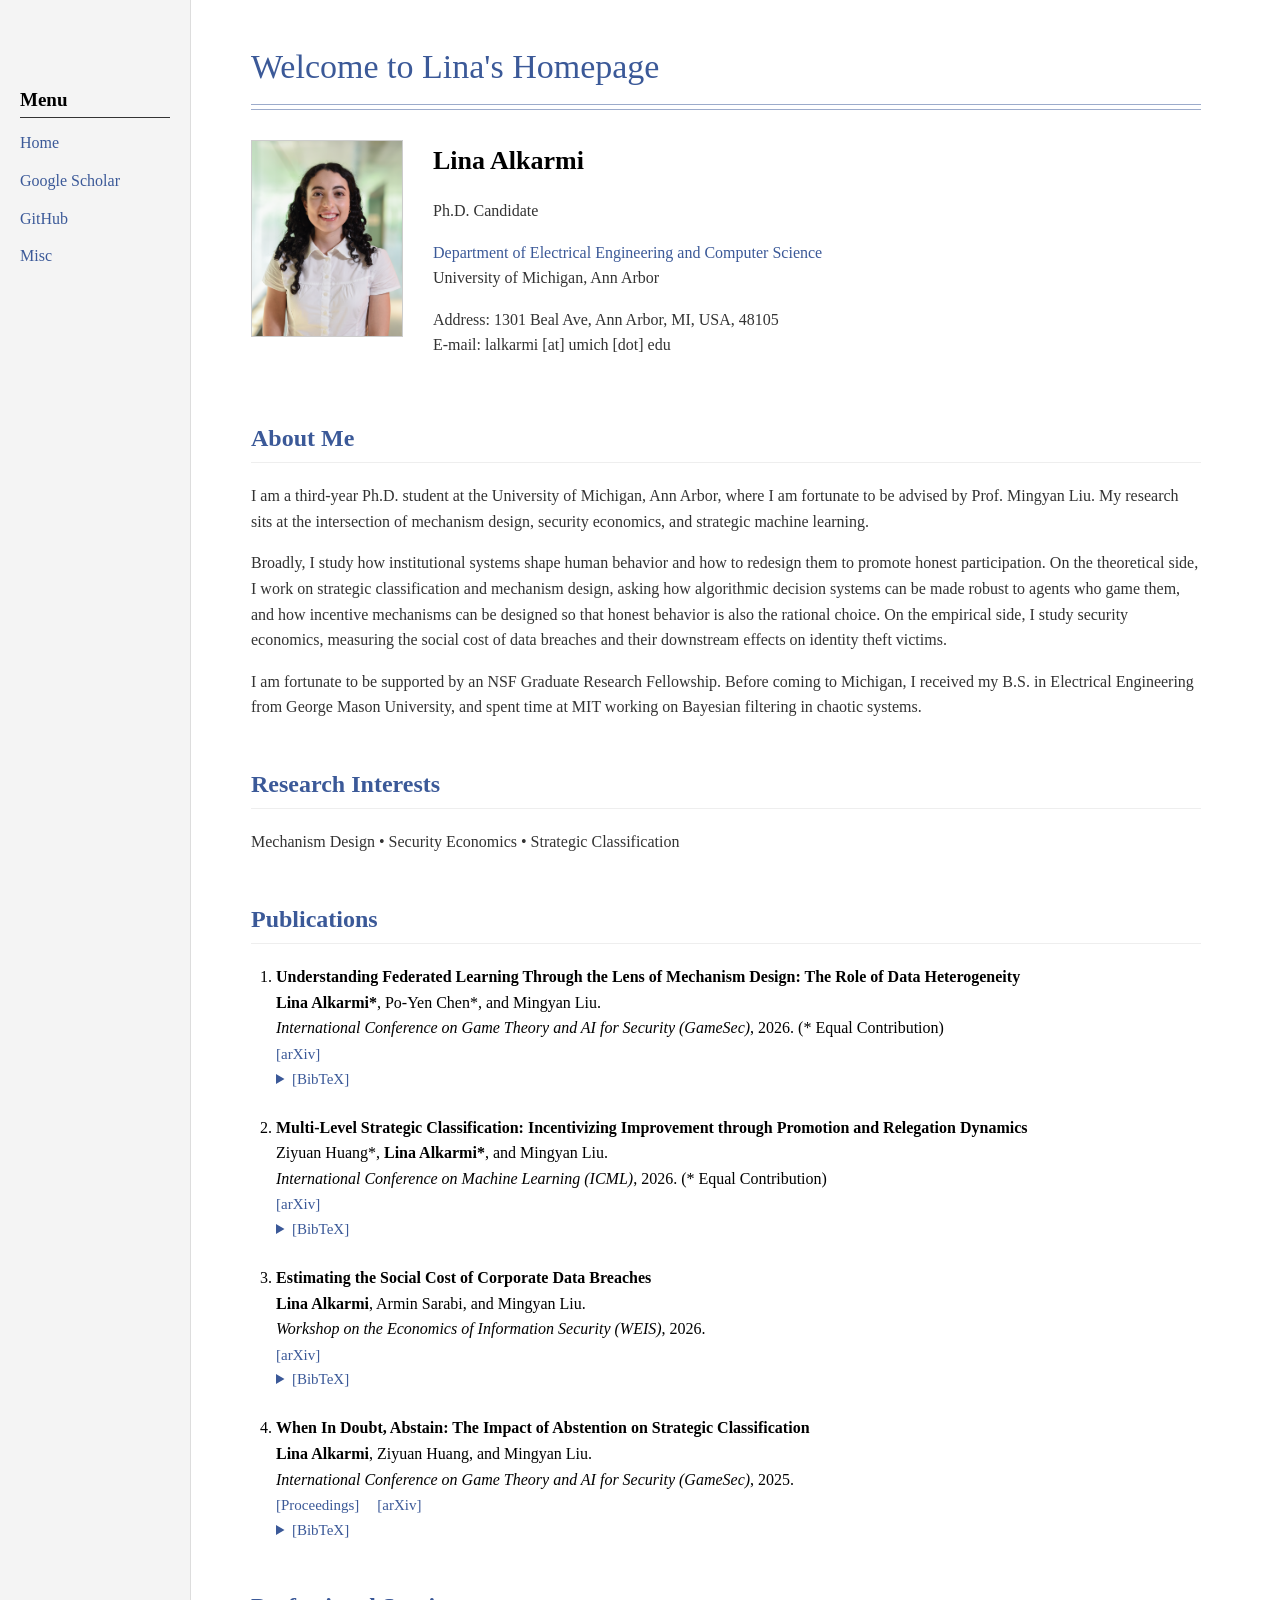
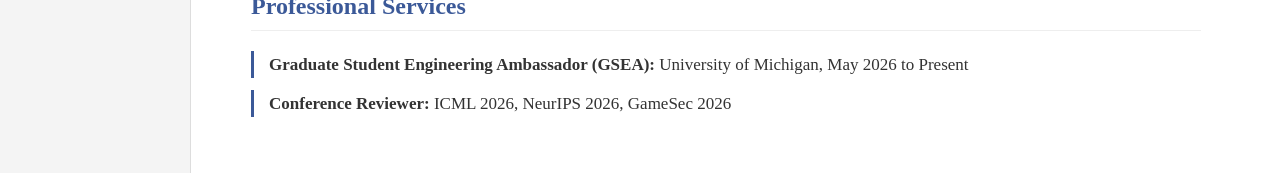
==== index.html @ e50a506a "Update homepage profile photo" ====
<!DOCTYPE html>
<html lang="en">
<head>
    <meta charset="UTF-8">
    <meta name="viewport" content="width=device-width, initial-scale=1.0">
    <title>Lina Alkarmi | University of Michigan</title>
    <link rel="stylesheet" href="style.css">
    <meta name="google-site-verification" content="Kalnu0oC1kG3c0SMWqp9H-J-grTBDeCTrhQlb02uFpQ" />
</head>
<body>

    <div class="page-wrapper">
        <nav class="sidebar">
            <h2 class="menu-title">Menu</h2>
            <ul class="nav-links">
                <li><a href="index.html" class="active">Home</a></li>
                <li><a href="https://scholar.google.com/citations?user=YTAl2IYAAAAJ&hl=en">Google Scholar</a></li>
                <li><a href="https://github.com/alkarmilina">GitHub</a></li>
                <li><a href="misc.html">Misc</a></li>
            </ul>
        </nav>

        <main class="main-content">
            <h1 class="welcome-header">Welcome to Lina's Homepage</h1>
            <div class="double-separator"></div>
            
            <header class="header-container">
                <img src="pics/profile2.jpg" alt="Lina Alkarmi" class="profile-img">
                
                <div class="header-text">
                    <h1 class="name-title">Lina Alkarmi</h1>
                    <p class="position">Ph.D. Candidate</p>
                    <p class="affiliation">
                        <a href="https://eecs.engin.umich.edu/" target="_blank" style="color: #3b5998; text-decoration: none;">Department of Electrical Engineering and Computer Science</a><br>
                        University of Michigan, Ann Arbor
                    </p>
                    <p class="contact-info">
                        Address: 1301 Beal Ave, Ann Arbor, MI, USA, 48105<br>
                        E-mail: lalkarmi [at] umich [dot] edu
                    </p>
                </div>
            </header>

            <section class="about-me">
                <h2>About Me</h2>
                <p>
                    I am a third-year Ph.D. student at the University of Michigan, Ann Arbor, where I am fortunate to be advised by Prof. Mingyan Liu. My research sits at the intersection of mechanism design, security economics, and strategic machine learning.
                </p>
                <p>
                    Broadly, I study how institutional systems shape human behavior and how to redesign them to promote honest participation. On the theoretical side, I work on strategic classification and mechanism design, asking how algorithmic decision systems can be made robust to agents who game them, and how incentive mechanisms can be designed so that honest behavior is also the rational choice. On the empirical side, I study security economics, measuring the social cost of data breaches and their downstream effects on identity theft victims.
                </p>
                <p>
                    I am fortunate to be supported by an NSF Graduate Research Fellowship. Before coming to Michigan, I received my B.S. in Electrical Engineering from George Mason University, and spent time at MIT working on Bayesian filtering in chaotic systems.
                </p>
            </section>

            <section class="research-interests">
                <h2>Research Interests</h2>
                <p>Mechanism Design &bull; Security Economics &bull; Strategic Classification</p>
            </section>

            <section class="publications">
                <h2>Publications</h2>
                
                <div class="pub-category">
                    <ol class="pub-list">

                        <li>
                            <span class="pub-title">Understanding Federated Learning Through the Lens of Mechanism Design: The Role of Data Heterogeneity</span>
                            <br>
                            <strong>Lina Alkarmi*</strong>, Po-Yen Chen*, and Mingyan Liu.
                            <br>
                            <em>International Conference on Game Theory and AI for Security (GameSec)</em>, 2026. (* Equal Contribution)
                            <div class="pub-links">
                                <a href="https://arxiv.org/abs/2608.00364" target="_blank">[arXiv]</a>
                                <details class="bibtex-details">
                                    <summary>[BibTeX]</summary>
                                    <pre>
@misc{alkarmi2026understandingfederatedlearninglens,
  title={Understanding Federated Learning Through the Lens of Mechanism Design: The Role of Data Heterogeneity},
  author={Lina Alkarmi and Po-Yen Chen and Mingyan Liu},
  year={2026},
  eprint={2608.00364},
  archivePrefix={arXiv},
  primaryClass={cs.GT},
  url={https://arxiv.org/abs/2608.00364}
}</pre>
                                </details>
                            </div>
                        </li>

                        <li>
                            <span class="pub-title">Multi-Level Strategic Classification: Incentivizing Improvement through Promotion and Relegation Dynamics</span>
                            <br>
                            Ziyuan Huang*, <strong>Lina Alkarmi*</strong>, and Mingyan Liu.
                            <br>
                            <em>International Conference on Machine Learning (ICML)</em>, 2026. (* Equal Contribution)
                            <div class="pub-links">
                                <a href="https://arxiv.org/abs/2602.11439" target="_blank">[arXiv]</a>
                                <details class="bibtex-details">
                                    <summary>[BibTeX]</summary>
                                    <pre>
@article{huang2026multilevel,
  title={Multi-Level Strategic Classification: Incentivizing Improvement through Promotion and Relegation Dynamics},
  author={Huang, Ziyuan and Alkarmi, Lina and Liu, Mingyan},
  journal={arXiv preprint arXiv:2602.11439},
  note={Appeared at ICML 2026},
  year={2026}
}</pre>
                                </details>
                            </div>
                        </li>
            
                        <li>
                            <span class="pub-title">Estimating the Social Cost of Corporate Data Breaches</span>
                            <br>
                            <strong>Lina Alkarmi</strong>, Armin Sarabi, and Mingyan Liu.
                            <br>
                            <em>Workshop on the Economics of Information Security (WEIS)</em>, 2026.
                            <div class="pub-links">
                                <a href="https://arxiv.org/abs/2603.21270" target="_blank">[arXiv]</a>
                                <details class="bibtex-details">
                                    <summary>[BibTeX]</summary>
                                    <pre>
@article{alkarmi2026estimating,
  title={Estimating the Social Cost of Corporate Data Breaches},
  author={Alkarmi, Lina and Sarabi, Armin and Liu, Mingyan},
  journal={arXiv preprint arXiv:2603.21270},
  note={Appeared at WEIS 2026},
  year={2026}
}</pre>
                                </details>
                            </div>
                        </li>
            
                        <li>
                            <span class="pub-title">When In Doubt, Abstain: The Impact of Abstention on Strategic Classification</span>
                            <br>
                            <strong>Lina Alkarmi</strong>, Ziyuan Huang, and Mingyan Liu.
                            <br>
                            <em>International Conference on Game Theory and AI for Security (GameSec)</em>, 2025.
                            <div class="pub-links">
                                <a href="http://dx.doi.org/10.1007/978-3-032-08067-7_7" target="_blank">[Proceedings]</a>
                                <a href="https://arxiv.org/abs/2510.13327" target="_blank">[arXiv]</a>
                                <details class="bibtex-details">
                                    <summary>[BibTeX]</summary>
                                    <pre>
@inproceedings{alkarmi2025abstain,
  title={When In Doubt, Abstain: The Impact of Abstention on Strategic Classification},
  author={Alkarmi, Lina and Huang, Ziyuan and Liu, Mingyan},
  booktitle={International Conference on Game Theory and AI for Security (GameSec)},
  pages={124--144},
  year={2025}
}</pre>
                                </details>
                            </div>
                        </li>

                    </ol>
                </div>
            </section>
            
            <section class="service">
                <h2>Professional Services</h2>
                <ul class="service-list">
                    <li><strong>Graduate Student Engineering Ambassador (GSEA):</strong> University of Michigan, May 2026 to Present</li>
                    <li><strong>Conference Reviewer:</strong> ICML 2026, NeurIPS 2026, GameSec 2026</li>
                </ul>
            </section>

        </main>
    </div>

</body>
</html>
---- style.css ----
/* --- Global Layout --- */
body {
    margin: 0;
    padding: 0;
    font-family: "Georgia", "Times New Roman", Times, serif;
    background-color: #ffffff;
    color: #333;
    line-height: 1.6;
}

.page-wrapper {
    display: flex;
    flex-direction: row;
    align-items: stretch;
    min-height: 100vh;
    width: 100%; 
}

.sidebar {
    width: 150px;
    background-color: #f4f4f4;
    padding: 40px 20px;
    border-right: 1px solid #ddd;
    flex-shrink: 0;
}

.main-content {
    flex: 1;
    padding: 40px 60px;
    background-color: #fff;
    max-width: 950px; 
}

.menu-title {
    font-size: 19px;
    font-weight: bold;
    margin-bottom: 12px;
    padding-bottom: 2px;
    border-bottom: 1px solid #333;
    display: inline-block;
    width: 100%;
    color: #000;
}

.nav-links {
    list-style: none;
    padding: 0;
    margin: 0;
}

.nav-links li {
    margin-bottom: 12px;
}

.nav-links a {
    text-decoration: none;
    font-size: 16px;
    color: #3b5998; 
    display: block;
}

.nav-links a:hover {
    text-decoration: underline;
}

.welcome-header {
    font-size: 34px;
    color: #3b5998;
    margin: 0;
    font-weight: normal;
}

.double-separator {
    height: 4px;
    border-top: 1px solid #3b5998; 
    border-bottom: 1px solid #3b5998;
    margin: 10px 0 30px 0;
    opacity: 0.5;
}

.header-container {
    display: flex;
    flex-direction: row;
    align-items: flex-start;
    gap: 30px;
    margin-bottom: 40px;
}

.profile-img {
    width: 150px;
    height: 195px;
    object-fit: cover;
    border: 1px solid #ccc;
    flex-shrink: 0;
}

.photo-grid {
    display: grid;
    grid-template-columns: repeat(2, 1fr);
    grid-template-rows: repeat(2, 1fr);
    gap: 4px;
    width: 240px;
    height: 240px;
    flex-shrink: 0;
}

.photo-grid img {
    display: block;
    width: 100%;
    height: 100%;
    min-width: 0;
    min-height: 0;
    object-fit: cover;
    border: 1px solid #ccc;
    box-sizing: border-box;
}
.name-title {
    font-size: 26px;
    font-weight: bold;
    margin-top: 0;
    margin-bottom: 10px;
    color: #000;
}

h2 {
    color: #3b5998; 
    border-bottom: 1px solid #eee;
    padding-bottom: 5px;
    margin-top: 45px;
    font-size: 24px;
}

.pub-category h3 {
    color: #3b5998;
    font-size: 20px;
    margin-top: 25px;
}

.pub-list {
    padding-left: 25px;
}

.pub-list li {
    margin-bottom: 24px;
    font-size: 16px;
    color: #000;
}

.pub-title {
    font-weight: bold;
}

.pub-links a, .bibtex-details summary {
    color: #3b5998;
    font-size: 15px;
    text-decoration: none;
    margin-right: 14px;
    cursor: pointer;
}

.pub-links a:hover {
    text-decoration: underline;
}

.service-list {
    list-style-type: none;
    padding: 0;
}

.service-list li {
    margin-bottom: 12px;
    font-size: 17px;
    padding-left: 15px;
    border-left: 3px solid #3b5998;
}

.bibtex-details pre {
    background: #fdfdfd;
    border: 1px solid #ddd;
    color: #333;
    padding: 12px;
    font-size: 13px;
    margin-top: 10px;
    font-family: 'Courier New', Courier, monospace; 
}

@media (max-width: 768px) {
    .page-wrapper { flex-direction: column; }
    .sidebar { width: 100%; padding: 20px; border-right: none; border-bottom: 1px solid #ddd; min-height: auto; }
    .header-container { flex-direction: column; align-items: center; text-align: center; }
}
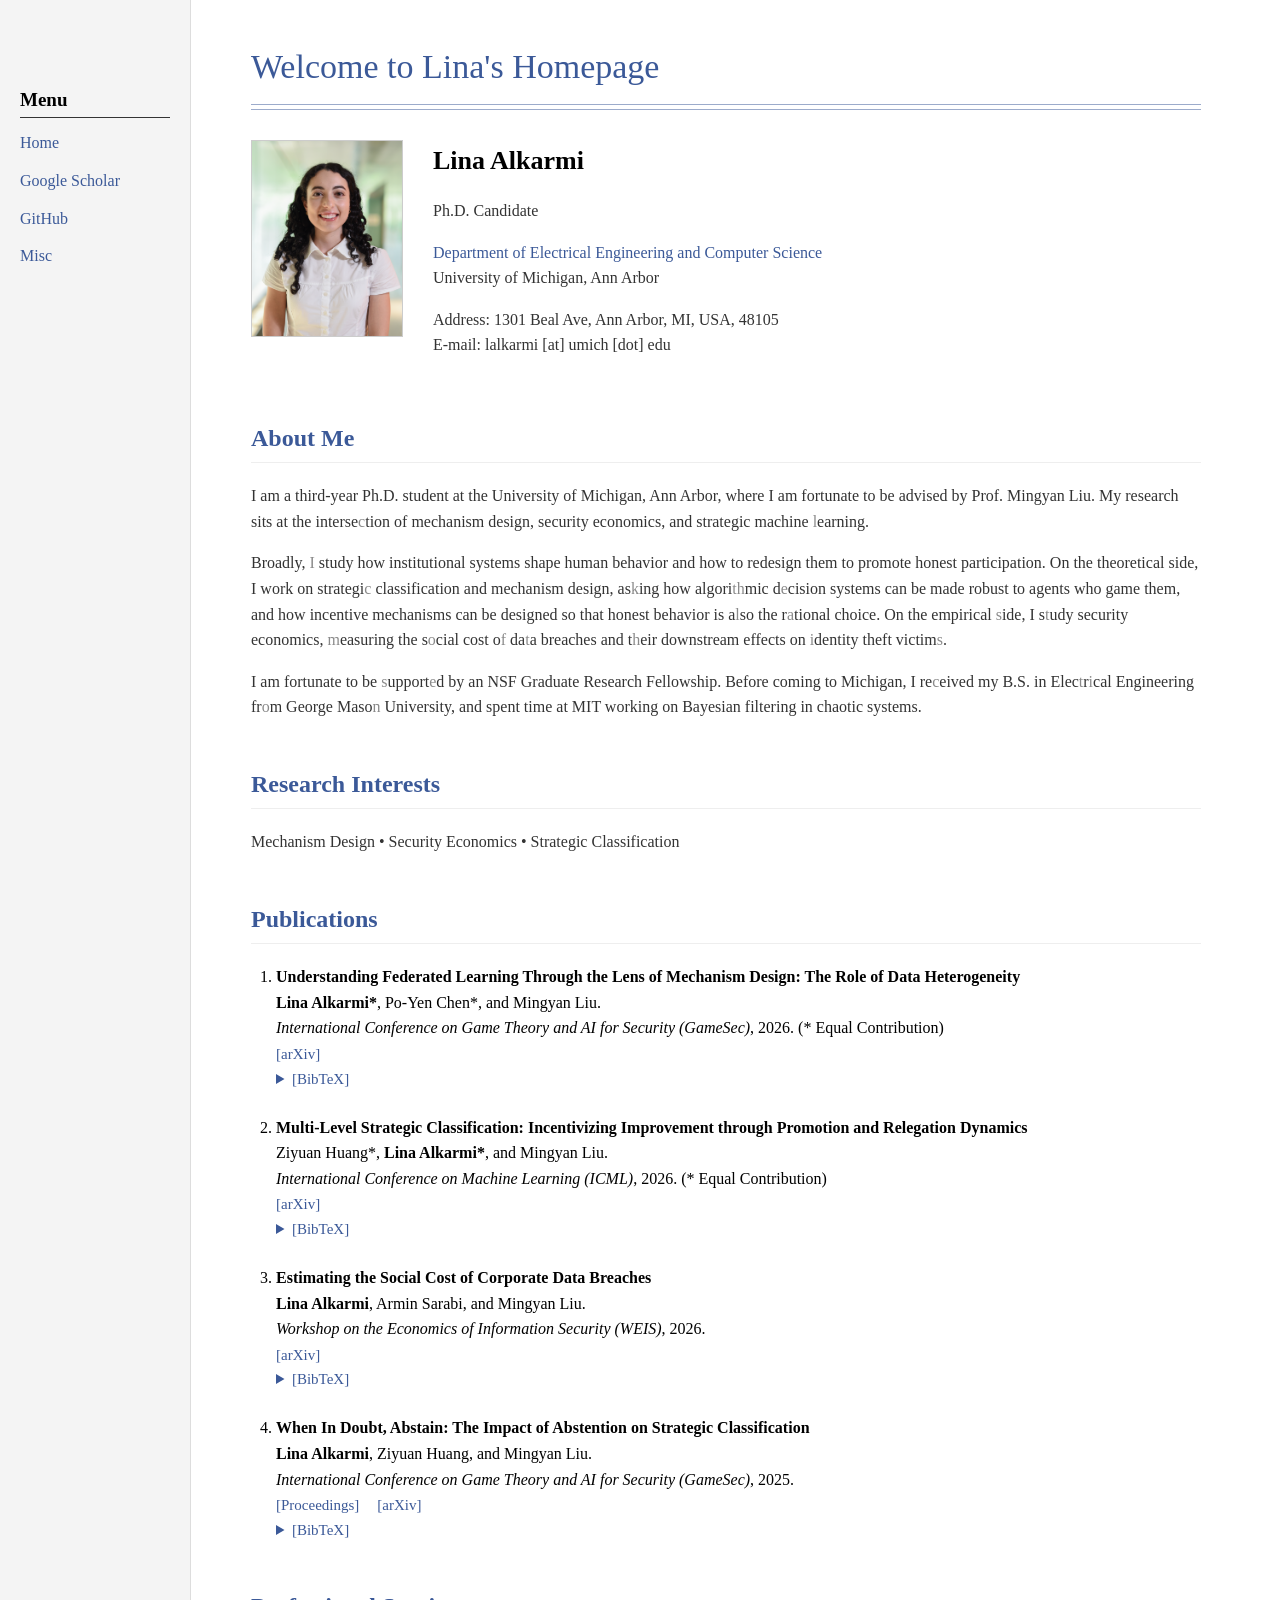
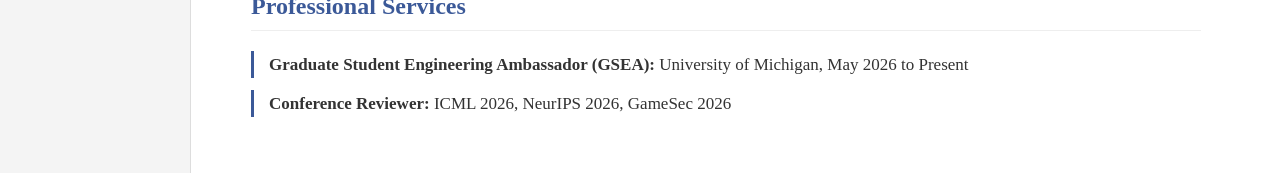
==== commit 865a69f3: "Add fun extras to the site" ====
--- a/index.html
+++ b/index.html
@@ -44,13 +44,13 @@
             <section class="about-me">
                 <h2>About Me</h2>
                 <p>
-                    I am a third-year Ph.D. student at the University of Michigan, Ann Arbor, where I am fortunate to be advised by Prof. Mingyan Liu. My research sits at the intersection of mechanism design, security economics, and strategic machine learning.
+                    I am a third-year Ph.D. student at the University of Michigan, Ann Arbor, where I am fortunate to be advised by Prof. Mingyan Liu. My research sits at the interse<span class="hint-letter">c</span>tion of mechanism design, security economics, and strategic machine <span class="hint-letter">l</span>earning.
                 </p>
                 <p>
-                    Broadly, I study how institutional systems shape human behavior and how to redesign them to promote honest participation. On the theoretical side, I work on strategic classification and mechanism design, asking how algorithmic decision systems can be made robust to agents who game them, and how incentive mechanisms can be designed so that honest behavior is also the rational choice. On the empirical side, I study security economics, measuring the social cost of data breaches and their downstream effects on identity theft victims.
+                    Broadly, <span class="hint-letter">I</span> study how institutional systems shape human behavior and how to redesign them to promote honest participation. On the theoretical side, I work on strategi<span class="hint-letter">c</span> classification and mechanism design, as<span class="hint-letter">k</span>ing how algori<span class="hint-letter">t</span><span class="hint-letter">h</span>mic d<span class="hint-letter">e</span>cision systems can be made robust to agents who game them, and how incentive mechanisms can be designed so that honest behavior is a<span class="hint-letter">l</span>so the r<span class="hint-letter">a</span>tional choice. On the empirical <span class="hint-letter">s</span>ide, I s<span class="hint-letter">t</span>udy security economics, <span class="hint-letter">m</span>easuring the s<span class="hint-letter">o</span>cial cost o<span class="hint-letter">f</span> da<span class="hint-letter">t</span>a breaches and t<span class="hint-letter">h</span>eir downstream effects on <span class="hint-letter">i</span>dentity theft victim<span class="hint-letter">s</span>.
                 </p>
                 <p>
-                    I am fortunate to be supported by an NSF Graduate Research Fellowship. Before coming to Michigan, I received my B.S. in Electrical Engineering from George Mason University, and spent time at MIT working on Bayesian filtering in chaotic systems.
+                    I am fortunate to be <span class="hint-letter">s</span>upport<span class="hint-letter">e</span>d by an NSF Graduate Research Fellowship. Before coming to Michigan, I re<span class="hint-letter">c</span>eived my B.S. in Elec<span class="hint-letter">t</span>r<span class="hint-letter">i</span>cal Engineering fr<span class="hint-letter">o</span>m George Maso<span class="hint-letter">n</span> University, and spent time at MIT working on Bayesian filtering in chaotic syste<a href="secret.html" class="secret-link">m</a>s.
                 </p>
             </section>
 
--- a/style.css
+++ b/style.css
@@ -6,6 +6,16 @@
     background-color: #ffffff;
     color: #333;
     line-height: 1.6;
+}
+
+.hint-letter {
+    color: #8a8a8a;
+}
+
+.secret-link {
+    color: inherit;
+    text-decoration: none;
+    cursor: pointer;
 }
 
 .page-wrapper {
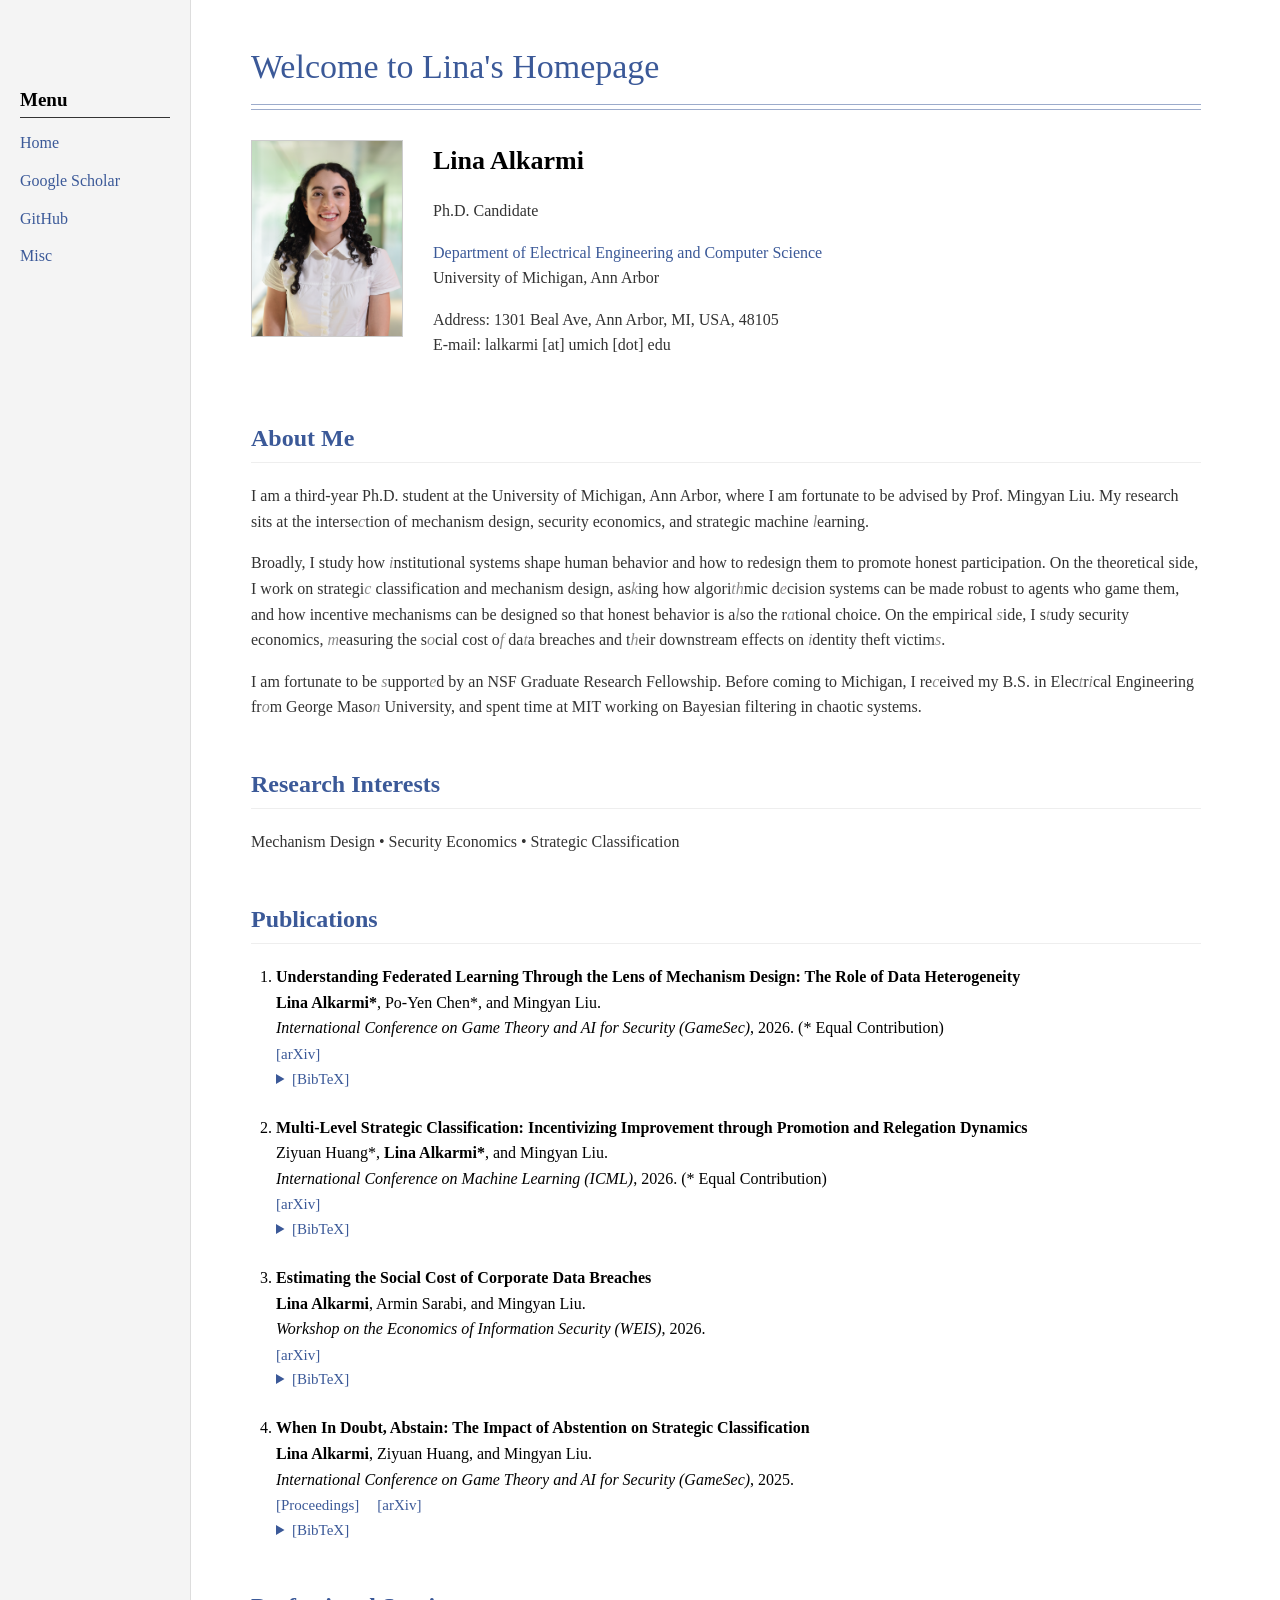
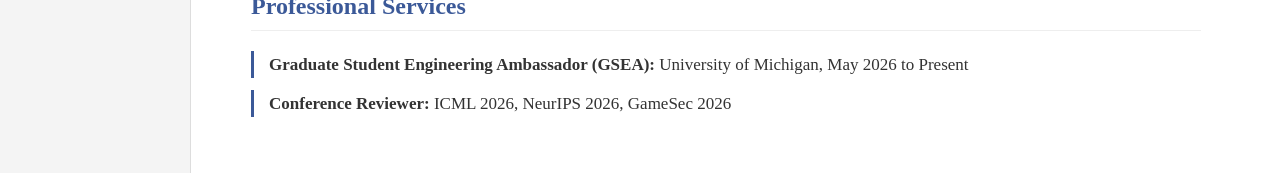
==== commit e8a920e5: "Adjust bio text styling" ====
--- a/index.html
+++ b/index.html
@@ -47,7 +47,7 @@
                     I am a third-year Ph.D. student at the University of Michigan, Ann Arbor, where I am fortunate to be advised by Prof. Mingyan Liu. My research sits at the interse<span class="hint-letter">c</span>tion of mechanism design, security economics, and strategic machine <span class="hint-letter">l</span>earning.
                 </p>
                 <p>
-                    Broadly, <span class="hint-letter">I</span> study how institutional systems shape human behavior and how to redesign them to promote honest participation. On the theoretical side, I work on strategi<span class="hint-letter">c</span> classification and mechanism design, as<span class="hint-letter">k</span>ing how algori<span class="hint-letter">t</span><span class="hint-letter">h</span>mic d<span class="hint-letter">e</span>cision systems can be made robust to agents who game them, and how incentive mechanisms can be designed so that honest behavior is a<span class="hint-letter">l</span>so the r<span class="hint-letter">a</span>tional choice. On the empirical <span class="hint-letter">s</span>ide, I s<span class="hint-letter">t</span>udy security economics, <span class="hint-letter">m</span>easuring the s<span class="hint-letter">o</span>cial cost o<span class="hint-letter">f</span> da<span class="hint-letter">t</span>a breaches and t<span class="hint-letter">h</span>eir downstream effects on <span class="hint-letter">i</span>dentity theft victim<span class="hint-letter">s</span>.
+                    Broadly, I study how <span class="hint-letter">i</span>nstitutional systems shape human behavior and how to redesign them to promote honest participation. On the theoretical side, I work on strategi<span class="hint-letter">c</span> classification and mechanism design, as<span class="hint-letter">k</span>ing how algori<span class="hint-letter">t</span><span class="hint-letter">h</span>mic d<span class="hint-letter">e</span>cision systems can be made robust to agents who game them, and how incentive mechanisms can be designed so that honest behavior is a<span class="hint-letter">l</span>so the r<span class="hint-letter">a</span>tional choice. On the empirical <span class="hint-letter">s</span>ide, I s<span class="hint-letter">t</span>udy security economics, <span class="hint-letter">m</span>easuring the s<span class="hint-letter">o</span>cial cost o<span class="hint-letter">f</span> da<span class="hint-letter">t</span>a breaches and t<span class="hint-letter">h</span>eir downstream effects on <span class="hint-letter">i</span>dentity theft victim<span class="hint-letter">s</span>.
                 </p>
                 <p>
                     I am fortunate to be <span class="hint-letter">s</span>upport<span class="hint-letter">e</span>d by an NSF Graduate Research Fellowship. Before coming to Michigan, I re<span class="hint-letter">c</span>eived my B.S. in Elec<span class="hint-letter">t</span>r<span class="hint-letter">i</span>cal Engineering fr<span class="hint-letter">o</span>m George Maso<span class="hint-letter">n</span> University, and spent time at MIT working on Bayesian filtering in chaotic syste<a href="secret.html" class="secret-link">m</a>s.
--- a/style.css
+++ b/style.css
@@ -10,6 +10,7 @@
 
 .hint-letter {
     color: #8a8a8a;
+    font-style: italic;
 }
 
 .secret-link {
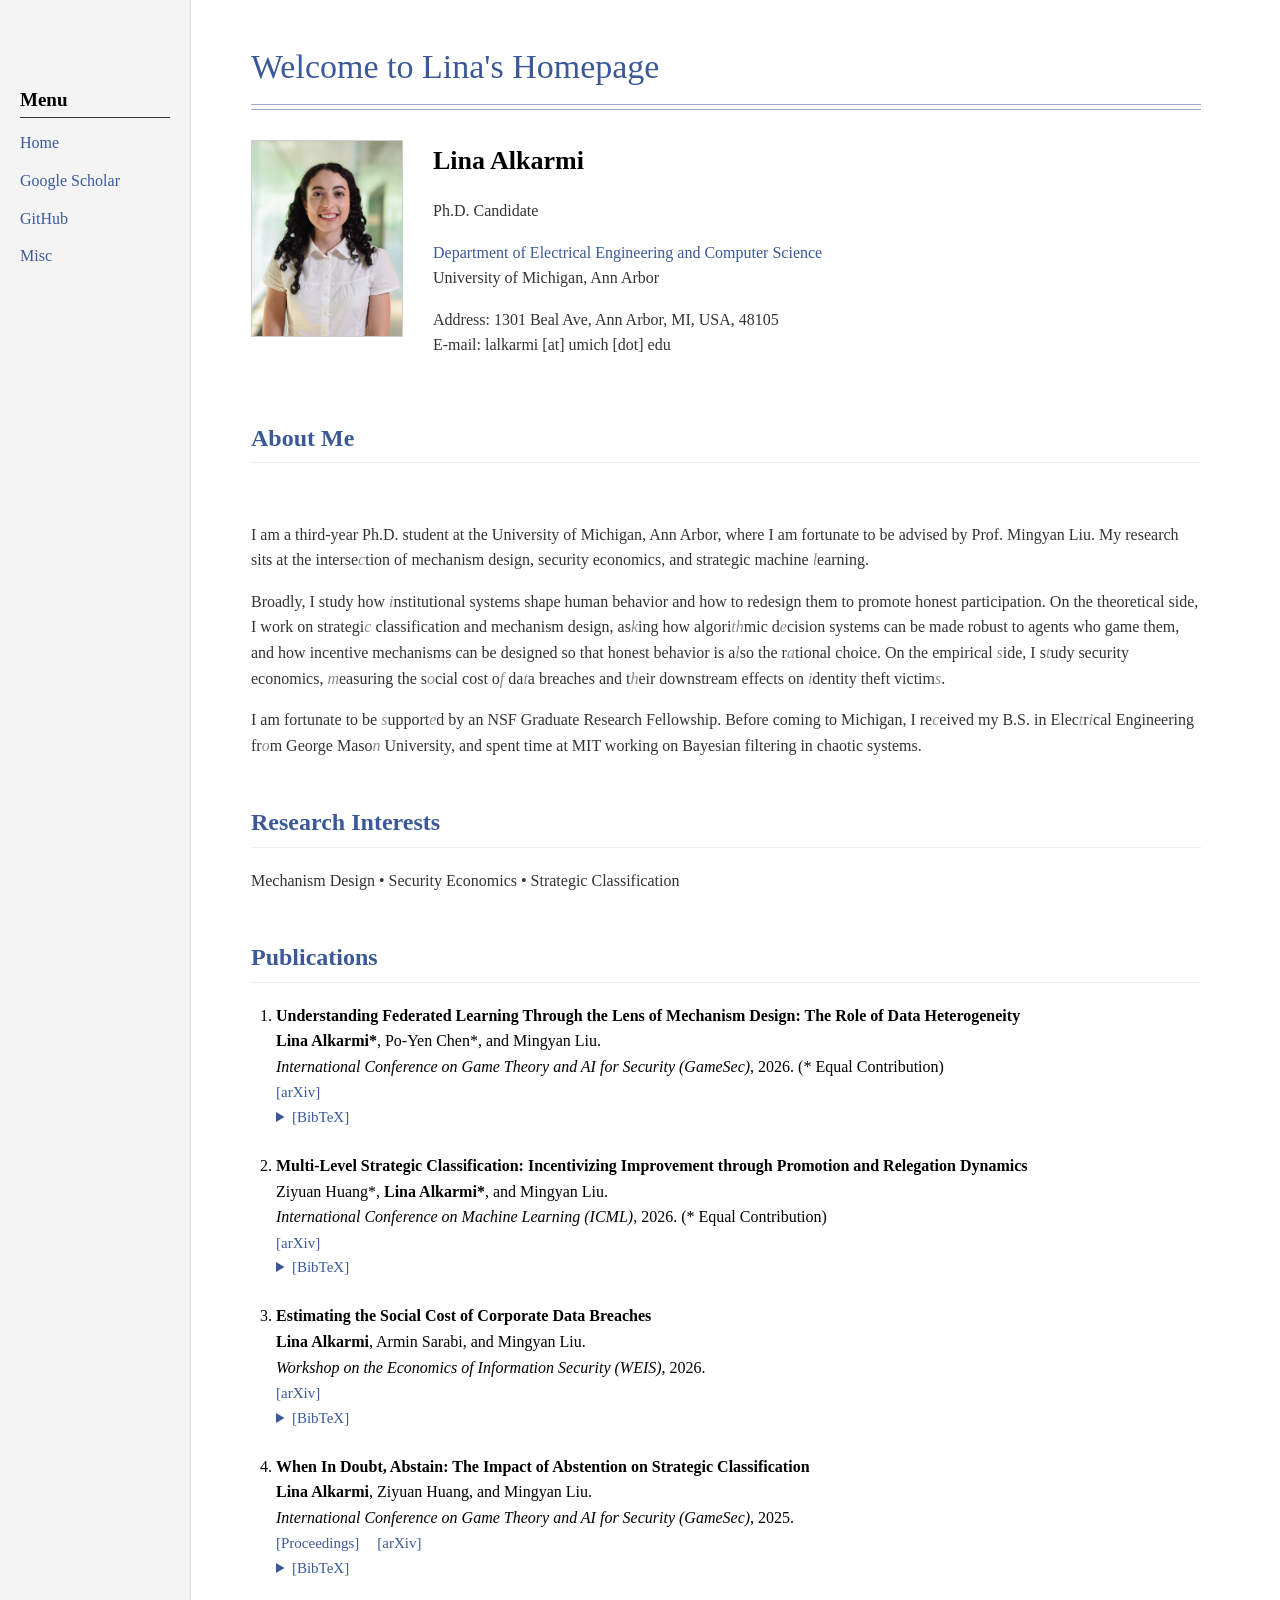
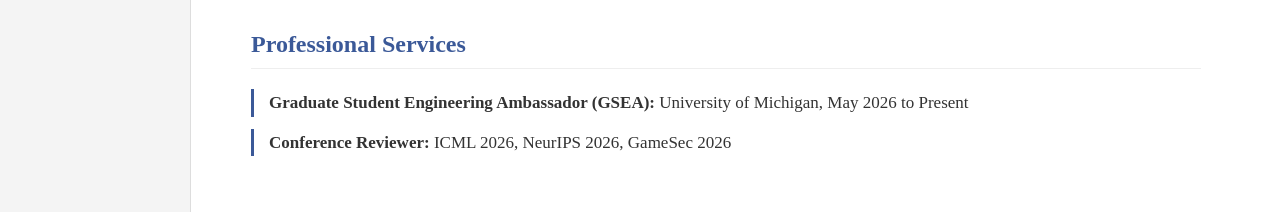
==== commit 370b091b: "Add small interactive touch to about section" ====
--- a/index.html
+++ b/index.html
@@ -43,6 +43,7 @@
 
             <section class="about-me">
                 <h2>About Me</h2>
+                <p class="invisible-hint">Look closely at this section :)</p>
                 <p>
                     I am a third-year Ph.D. student at the University of Michigan, Ann Arbor, where I am fortunate to be advised by Prof. Mingyan Liu. My research sits at the interse<span class="hint-letter">c</span>tion of mechanism design, security economics, and strategic machine <span class="hint-letter">l</span>earning.
                 </p>
--- a/style.css
+++ b/style.css
@@ -17,6 +17,22 @@
     color: inherit;
     text-decoration: none;
     cursor: pointer;
+}
+
+.invisible-hint {
+    color: #fff;
+    font-size: 14px;
+    margin: 0 0 8px 0;
+}
+
+.invisible-hint::selection {
+    color: #333;
+    background: #b4d5fe;
+}
+
+.invisible-hint::-moz-selection {
+    color: #333;
+    background: #b4d5fe;
 }
 
 .page-wrapper {
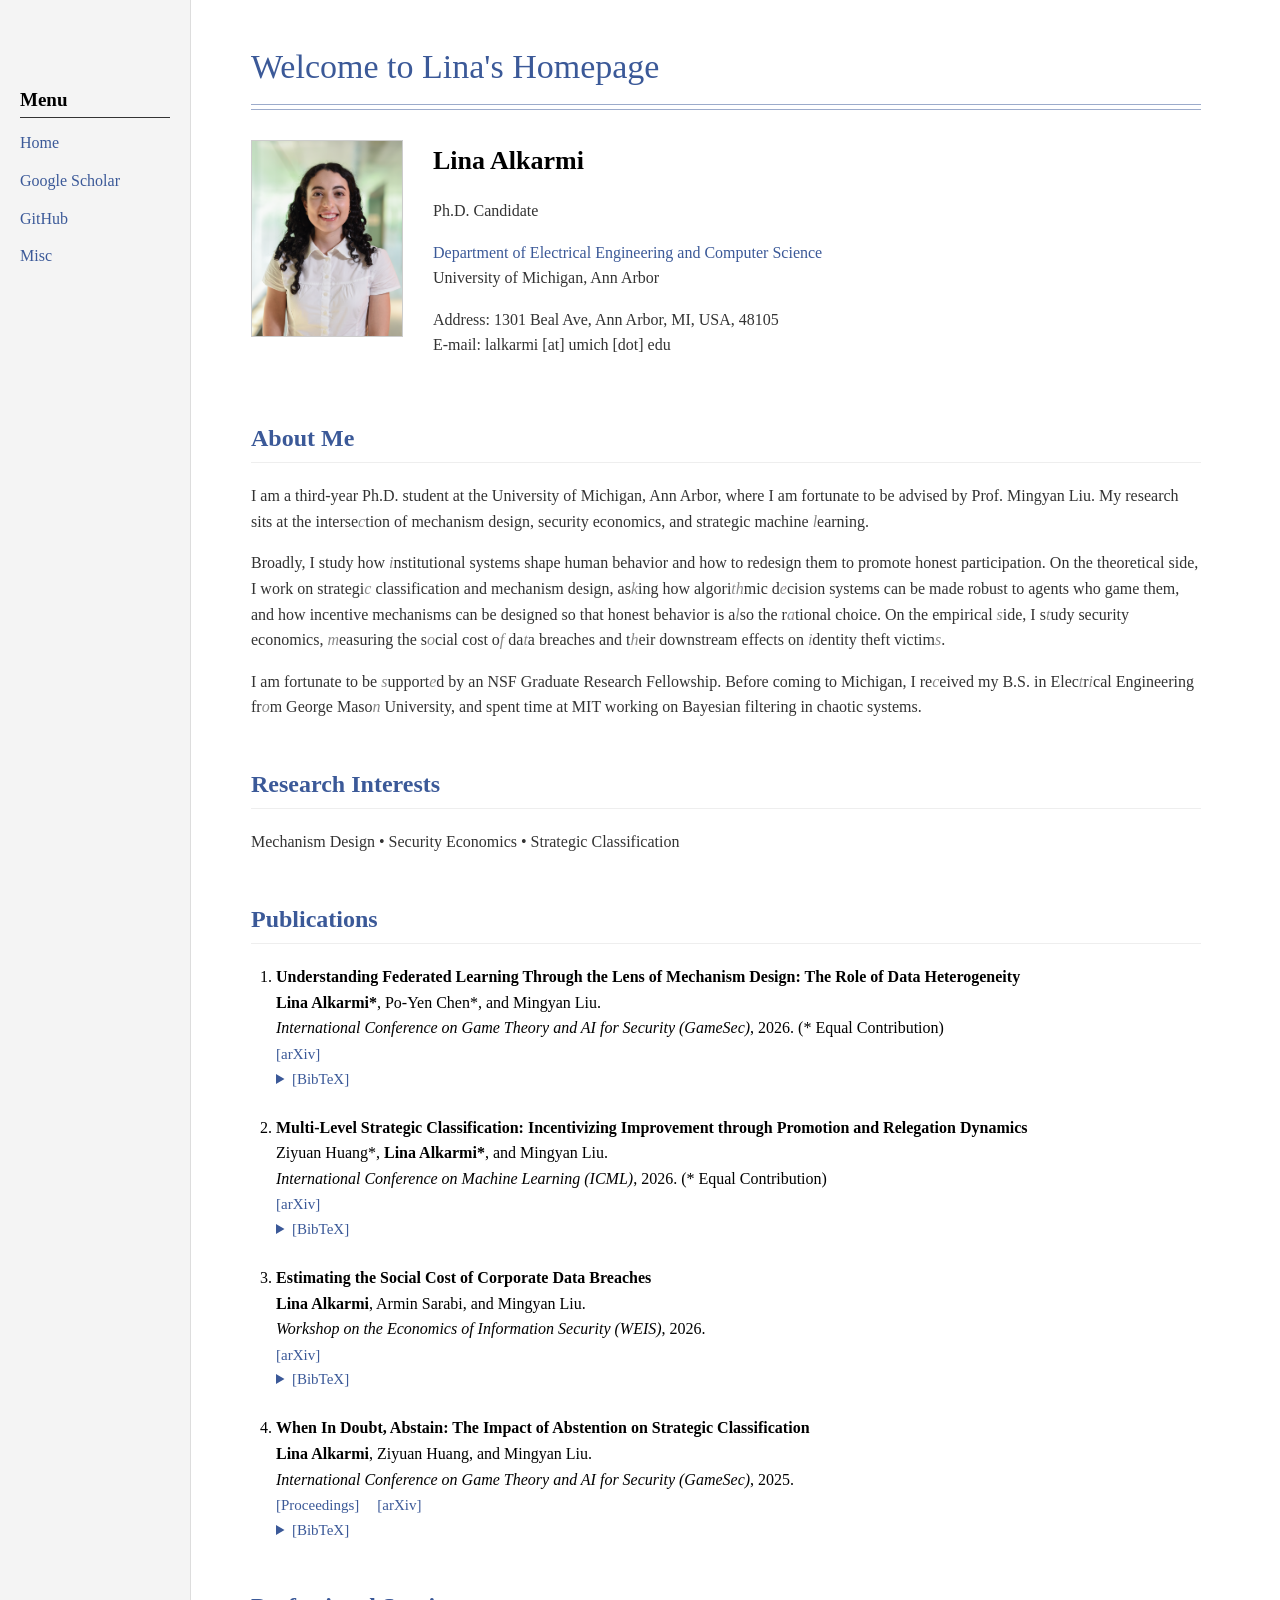
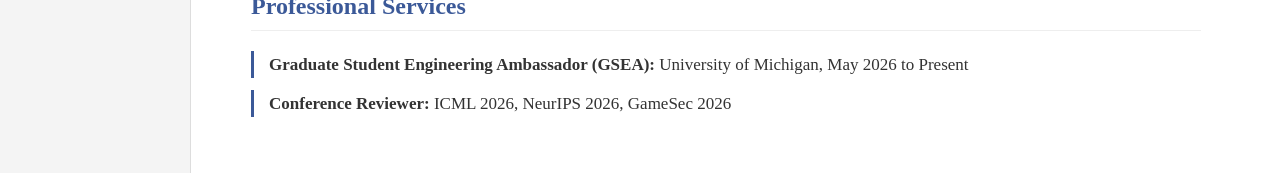
==== commit 6f9b4ca1: "Refine hidden text placement" ====
--- a/index.html
+++ b/index.html
@@ -42,8 +42,7 @@
             </header>
 
             <section class="about-me">
-                <h2>About Me</h2>
-                <p class="invisible-hint">Look closely at this section :)</p>
+                <h2>About Me<span class="invisible-hint"> Look closely at this section :)</span></h2>
                 <p>
                     I am a third-year Ph.D. student at the University of Michigan, Ann Arbor, where I am fortunate to be advised by Prof. Mingyan Liu. My research sits at the interse<span class="hint-letter">c</span>tion of mechanism design, security economics, and strategic machine <span class="hint-letter">l</span>earning.
                 </p>
--- a/style.css
+++ b/style.css
@@ -21,8 +21,6 @@
 
 .invisible-hint {
     color: #fff;
-    font-size: 14px;
-    margin: 0 0 8px 0;
 }
 
 .invisible-hint::selection {
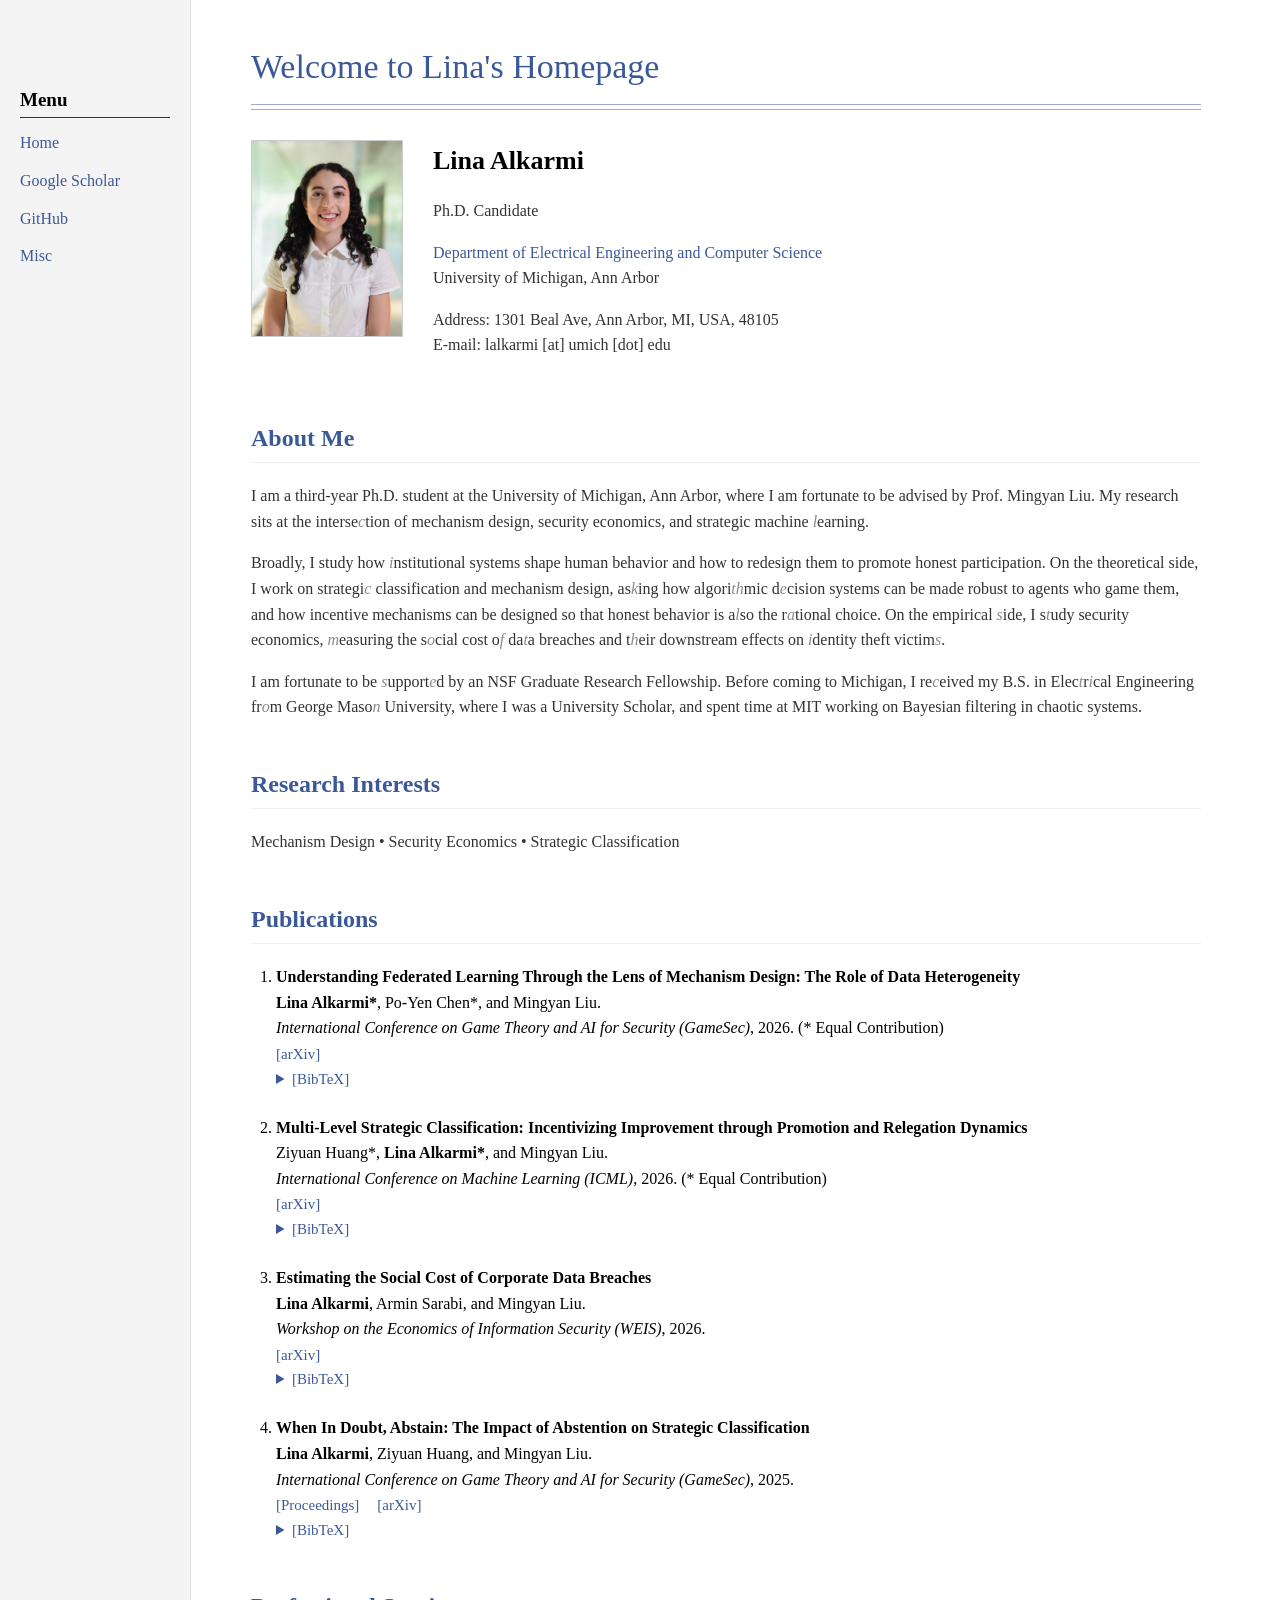
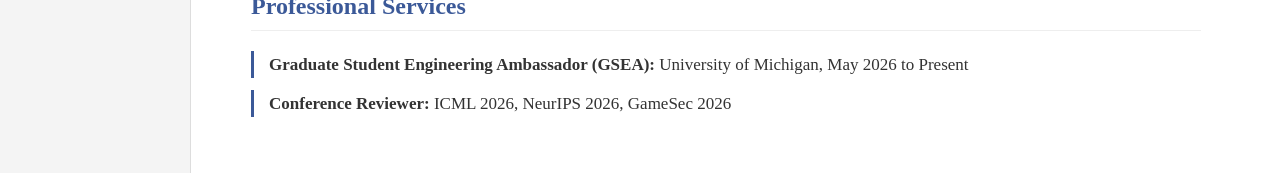
==== commit ffdd40d0: "Update bio details" ====
--- a/index.html
+++ b/index.html
@@ -50,7 +50,7 @@
                     Broadly, I study how <span class="hint-letter">i</span>nstitutional systems shape human behavior and how to redesign them to promote honest participation. On the theoretical side, I work on strategi<span class="hint-letter">c</span> classification and mechanism design, as<span class="hint-letter">k</span>ing how algori<span class="hint-letter">t</span><span class="hint-letter">h</span>mic d<span class="hint-letter">e</span>cision systems can be made robust to agents who game them, and how incentive mechanisms can be designed so that honest behavior is a<span class="hint-letter">l</span>so the r<span class="hint-letter">a</span>tional choice. On the empirical <span class="hint-letter">s</span>ide, I s<span class="hint-letter">t</span>udy security economics, <span class="hint-letter">m</span>easuring the s<span class="hint-letter">o</span>cial cost o<span class="hint-letter">f</span> da<span class="hint-letter">t</span>a breaches and t<span class="hint-letter">h</span>eir downstream effects on <span class="hint-letter">i</span>dentity theft victim<span class="hint-letter">s</span>.
                 </p>
                 <p>
-                    I am fortunate to be <span class="hint-letter">s</span>upport<span class="hint-letter">e</span>d by an NSF Graduate Research Fellowship. Before coming to Michigan, I re<span class="hint-letter">c</span>eived my B.S. in Elec<span class="hint-letter">t</span>r<span class="hint-letter">i</span>cal Engineering fr<span class="hint-letter">o</span>m George Maso<span class="hint-letter">n</span> University, and spent time at MIT working on Bayesian filtering in chaotic syste<a href="secret.html" class="secret-link">m</a>s.
+                    I am fortunate to be <span class="hint-letter">s</span>upport<span class="hint-letter">e</span>d by an NSF Graduate Research Fellowship. Before coming to Michigan, I re<span class="hint-letter">c</span>eived my B.S. in Elec<span class="hint-letter">t</span>r<span class="hint-letter">i</span>cal Engineering fr<span class="hint-letter">o</span>m George Maso<span class="hint-letter">n</span> University, where I was a University Scholar, and spent time at MIT working on Bayesian filtering in chaotic syste<a href="secret.html" class="secret-link">m</a>s.
                 </p>
             </section>
 
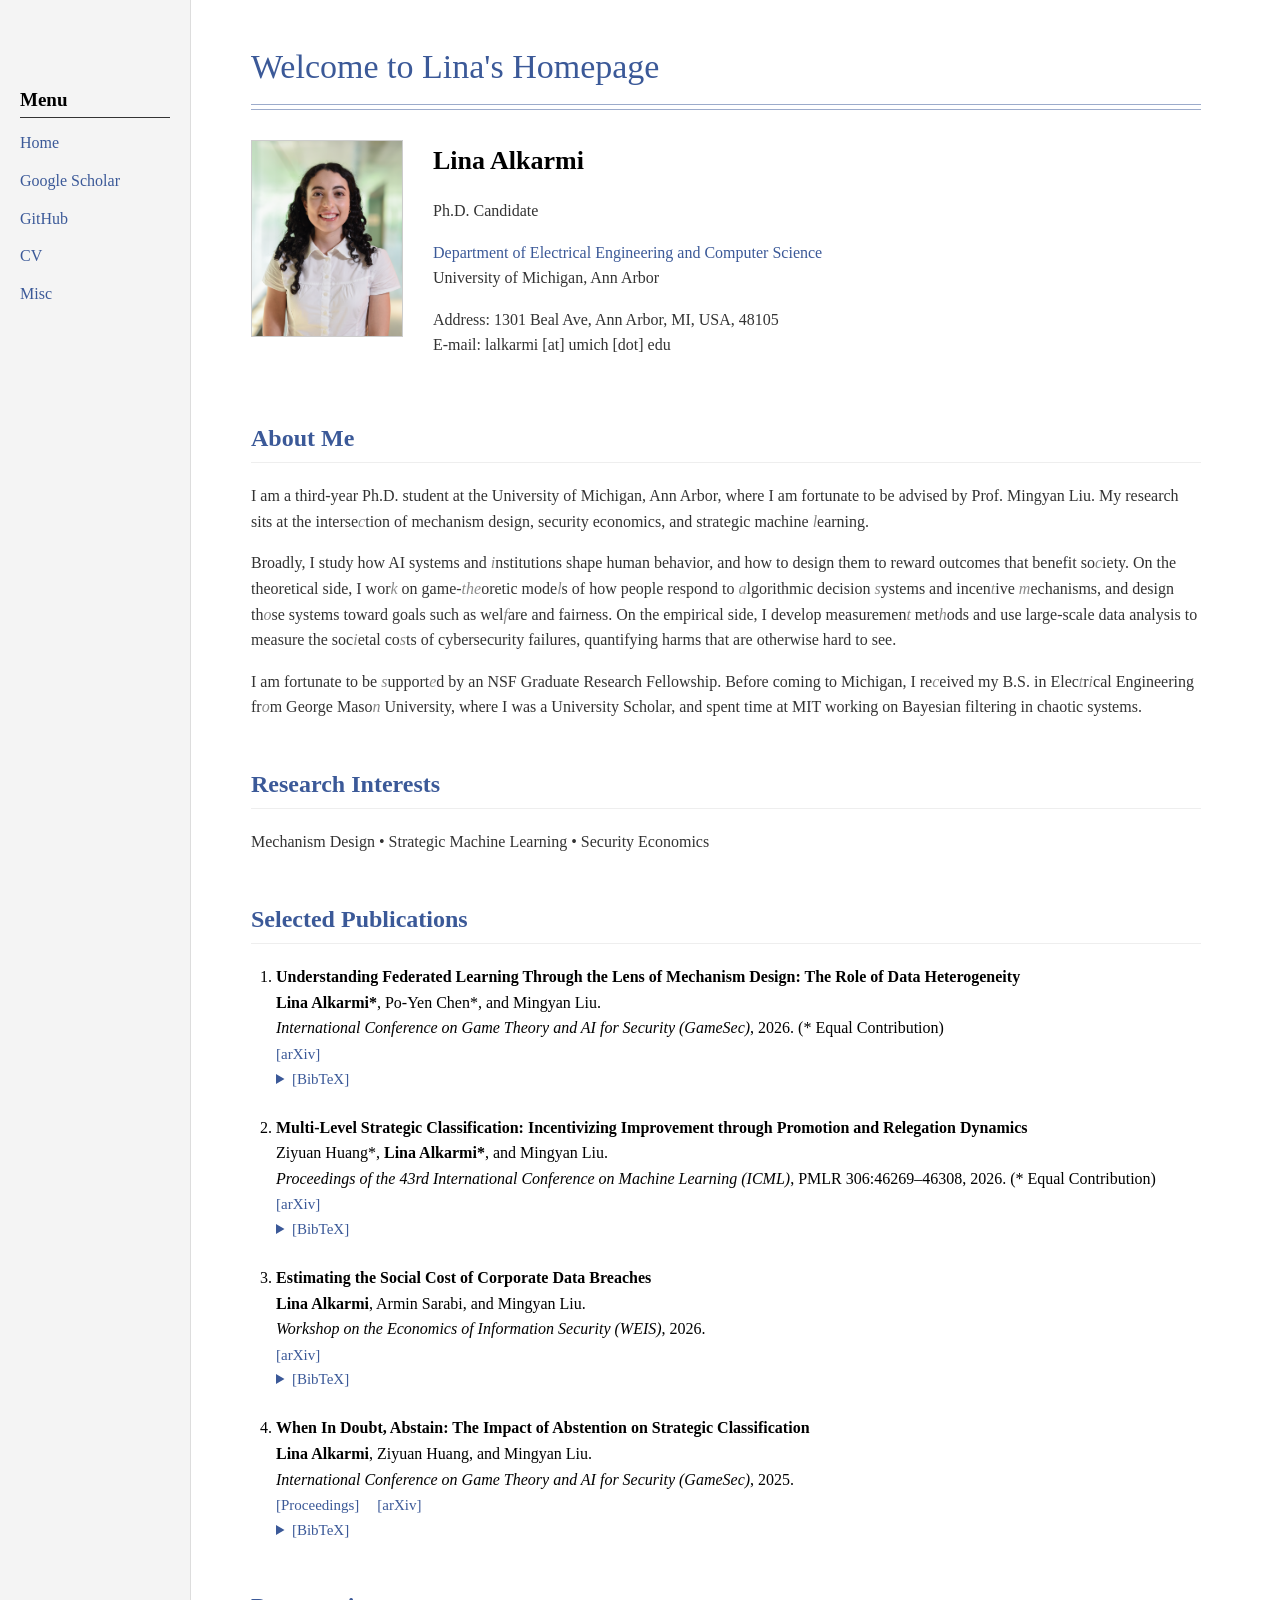
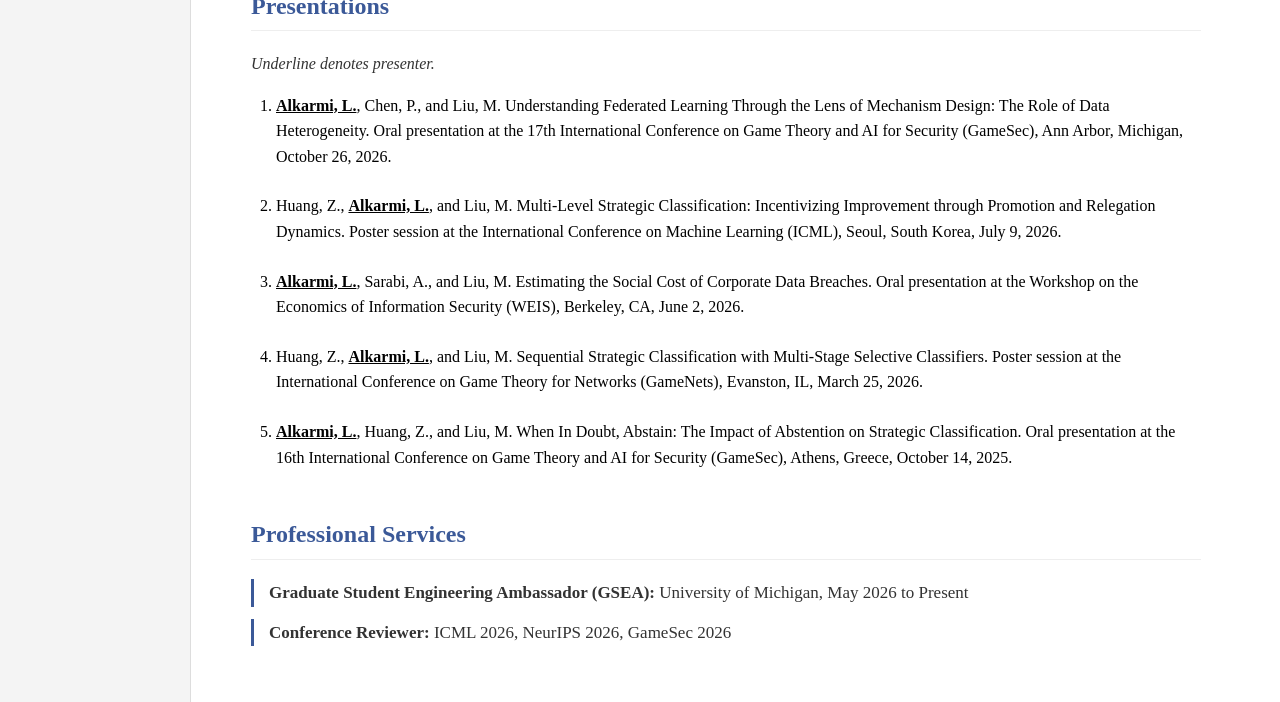
==== commit 8dff3109: "Update site content and add CV" ====
--- a/index.html
+++ b/index.html
@@ -16,6 +16,7 @@
                 <li><a href="index.html" class="active">Home</a></li>
                 <li><a href="https://scholar.google.com/citations?user=YTAl2IYAAAAJ&hl=en">Google Scholar</a></li>
                 <li><a href="https://github.com/alkarmilina">GitHub</a></li>
+                <li><a href="cv/Lina_CV_online.pdf" target="_blank">CV</a></li>
                 <li><a href="misc.html">Misc</a></li>
             </ul>
         </nav>
@@ -42,12 +43,12 @@
             </header>
 
             <section class="about-me">
-                <h2>About Me<span class="invisible-hint"> Look closely at this section :)</span></h2>
+                <h2>About Me</h2>
                 <p>
                     I am a third-year Ph.D. student at the University of Michigan, Ann Arbor, where I am fortunate to be advised by Prof. Mingyan Liu. My research sits at the interse<span class="hint-letter">c</span>tion of mechanism design, security economics, and strategic machine <span class="hint-letter">l</span>earning.
                 </p>
                 <p>
-                    Broadly, I study how <span class="hint-letter">i</span>nstitutional systems shape human behavior and how to redesign them to promote honest participation. On the theoretical side, I work on strategi<span class="hint-letter">c</span> classification and mechanism design, as<span class="hint-letter">k</span>ing how algori<span class="hint-letter">t</span><span class="hint-letter">h</span>mic d<span class="hint-letter">e</span>cision systems can be made robust to agents who game them, and how incentive mechanisms can be designed so that honest behavior is a<span class="hint-letter">l</span>so the r<span class="hint-letter">a</span>tional choice. On the empirical <span class="hint-letter">s</span>ide, I s<span class="hint-letter">t</span>udy security economics, <span class="hint-letter">m</span>easuring the s<span class="hint-letter">o</span>cial cost o<span class="hint-letter">f</span> da<span class="hint-letter">t</span>a breaches and t<span class="hint-letter">h</span>eir downstream effects on <span class="hint-letter">i</span>dentity theft victim<span class="hint-letter">s</span>.
+                    Broadly, I study how AI systems and <span class="hint-letter">i</span>nstitutions shape human behavior, and how to design them to reward outcomes that benefit so<span class="hint-letter">c</span>iety. On the theoretical side, I wor<span class="hint-letter">k</span> on game-<span class="hint-letter">t</span><span class="hint-letter">h</span><span class="hint-letter">e</span>oretic mode<span class="hint-letter">l</span>s of how people respond to <span class="hint-letter">a</span>lgorithmic decision <span class="hint-letter">s</span>ystems and incen<span class="hint-letter">t</span>ive <span class="hint-letter">m</span>echanisms, and design th<span class="hint-letter">o</span>se systems toward goals such as wel<span class="hint-letter">f</span>are and fairness. On the empirical side, I develop measuremen<span class="hint-letter">t</span> met<span class="hint-letter">h</span>ods and use large-scale data analysis to measure the soc<span class="hint-letter">i</span>etal co<span class="hint-letter">s</span>ts of cybersecurity failures, quantifying harms that are otherwise hard to see.
                 </p>
                 <p>
                     I am fortunate to be <span class="hint-letter">s</span>upport<span class="hint-letter">e</span>d by an NSF Graduate Research Fellowship. Before coming to Michigan, I re<span class="hint-letter">c</span>eived my B.S. in Elec<span class="hint-letter">t</span>r<span class="hint-letter">i</span>cal Engineering fr<span class="hint-letter">o</span>m George Maso<span class="hint-letter">n</span> University, where I was a University Scholar, and spent time at MIT working on Bayesian filtering in chaotic syste<a href="secret.html" class="secret-link">m</a>s.
@@ -56,11 +57,11 @@
 
             <section class="research-interests">
                 <h2>Research Interests</h2>
-                <p>Mechanism Design &bull; Security Economics &bull; Strategic Classification</p>
+                <p>Mechanism Design &bull; Strategic Machine Learning &bull; Security Economics</p>
             </section>
 
             <section class="publications">
-                <h2>Publications</h2>
+                <h2>Selected Publications</h2>
                 
                 <div class="pub-category">
                     <ol class="pub-list">
@@ -94,7 +95,7 @@
                             <br>
                             Ziyuan Huang*, <strong>Lina Alkarmi*</strong>, and Mingyan Liu.
                             <br>
-                            <em>International Conference on Machine Learning (ICML)</em>, 2026. (* Equal Contribution)
+                            <em>Proceedings of the 43rd International Conference on Machine Learning (ICML)</em>, PMLR 306:46269&ndash;46308, 2026. (* Equal Contribution)
                             <div class="pub-links">
                                 <a href="https://arxiv.org/abs/2602.11439" target="_blank">[arXiv]</a>
                                 <details class="bibtex-details">
@@ -159,7 +160,35 @@
                     </ol>
                 </div>
             </section>
-            
+
+            <section class="presentations">
+                <h2>Presentations</h2>
+                <p class="pub-note"><em>Underline denotes presenter.</em></p>
+                <ol class="pub-list">
+
+                    <li>
+                        <u><strong>Alkarmi, L.</strong></u>, Chen, P., and Liu, M. Understanding Federated Learning Through the Lens of Mechanism Design: The Role of Data Heterogeneity. Oral presentation at the 17th International Conference on Game Theory and AI for Security (GameSec), Ann Arbor, Michigan, October 26, 2026.
+                    </li>
+
+                    <li>
+                        Huang, Z., <u><strong>Alkarmi, L.</strong></u>, and Liu, M. Multi-Level Strategic Classification: Incentivizing Improvement through Promotion and Relegation Dynamics. Poster session at the International Conference on Machine Learning (ICML), Seoul, South Korea, July 9, 2026.
+                    </li>
+
+                    <li>
+                        <u><strong>Alkarmi, L.</strong></u>, Sarabi, A., and Liu, M. Estimating the Social Cost of Corporate Data Breaches. Oral presentation at the Workshop on the Economics of Information Security (WEIS), Berkeley, CA, June 2, 2026.
+                    </li>
+
+                    <li>
+                        Huang, Z., <u><strong>Alkarmi, L.</strong></u>, and Liu, M. Sequential Strategic Classification with Multi-Stage Selective Classifiers. Poster session at the International Conference on Game Theory for Networks (GameNets), Evanston, IL, March 25, 2026.
+                    </li>
+
+                    <li>
+                        <u><strong>Alkarmi, L.</strong></u>, Huang, Z., and Liu, M. When In Doubt, Abstain: The Impact of Abstention on Strategic Classification. Oral presentation at the 16th International Conference on Game Theory and AI for Security (GameSec), Athens, Greece, October 14, 2025.
+                    </li>
+
+                </ol>
+            </section>
+
             <section class="service">
                 <h2>Professional Services</h2>
                 <ul class="service-list">
--- a/style.css
+++ b/style.css
@@ -17,20 +17,6 @@
     color: inherit;
     text-decoration: none;
     cursor: pointer;
-}
-
-.invisible-hint {
-    color: #fff;
-}
-
-.invisible-hint::selection {
-    color: #333;
-    background: #b4d5fe;
-}
-
-.invisible-hint::-moz-selection {
-    color: #333;
-    background: #b4d5fe;
 }
 
 .page-wrapper {
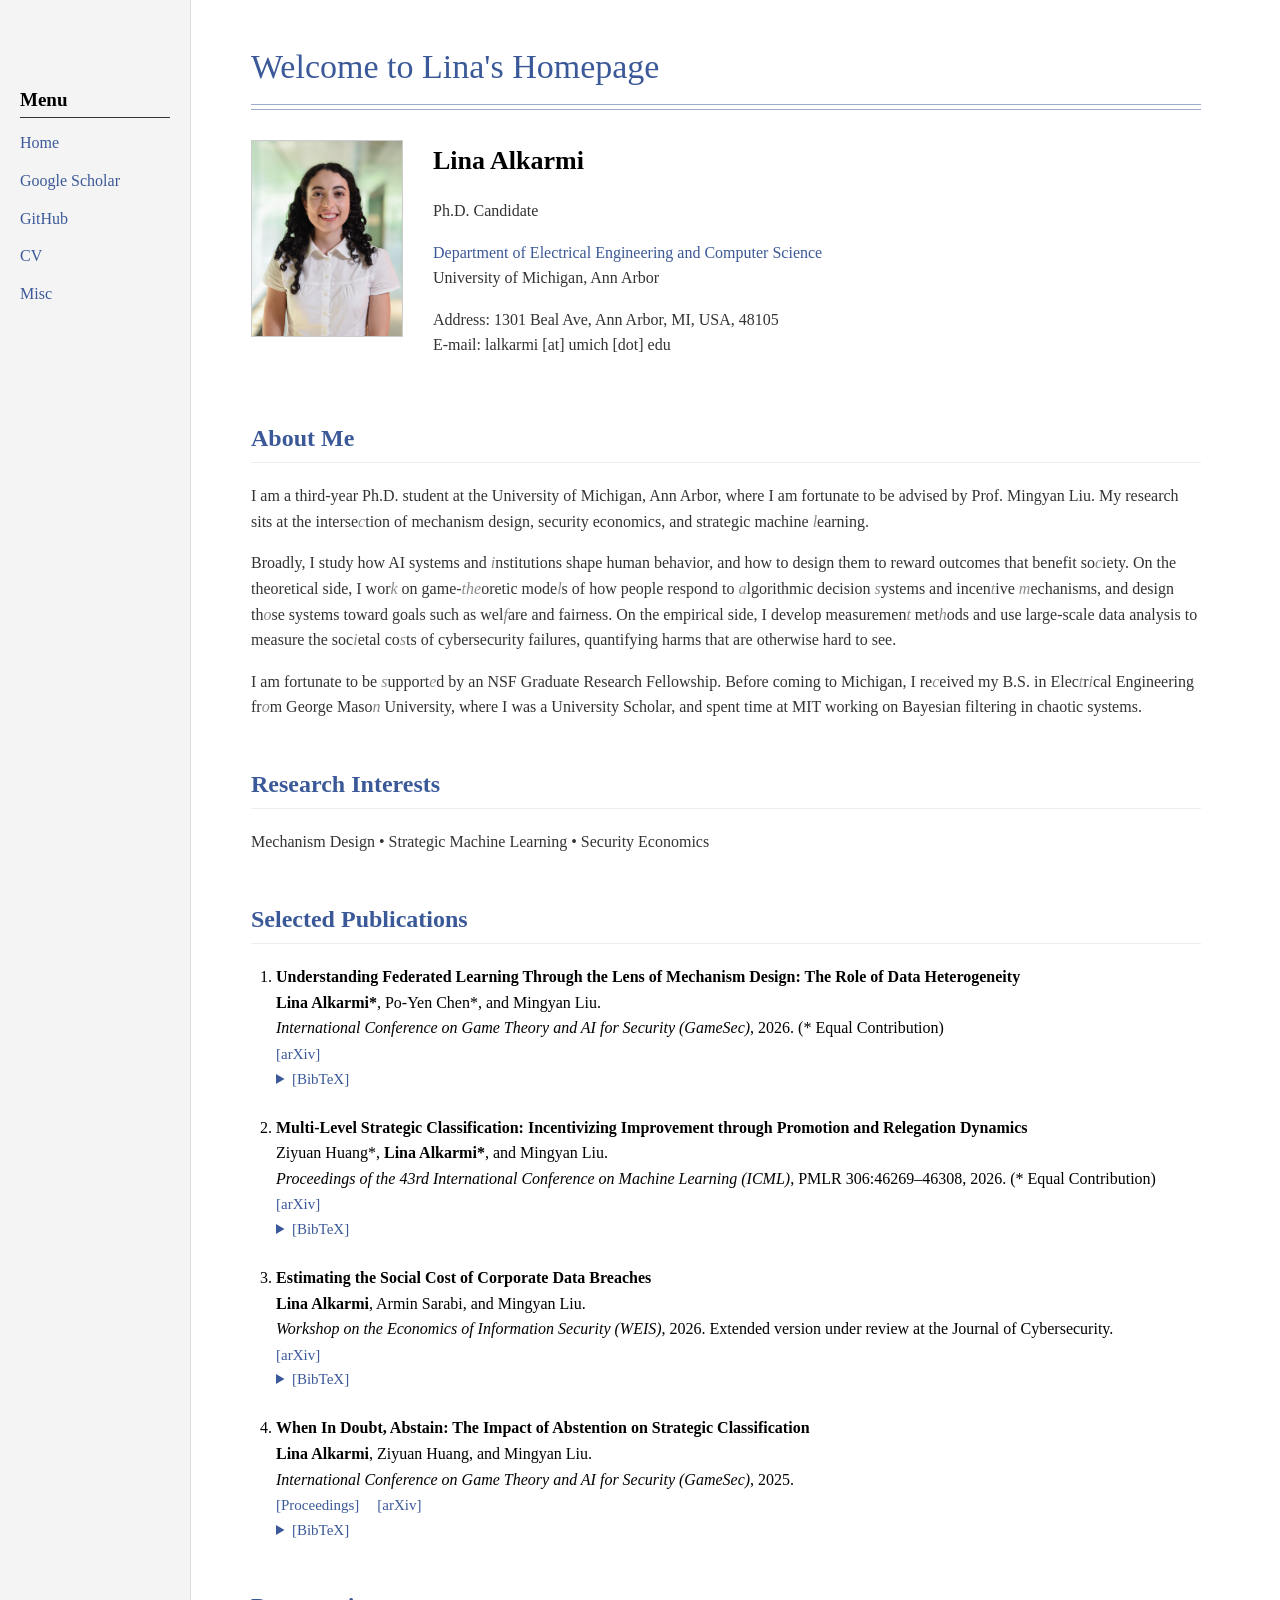
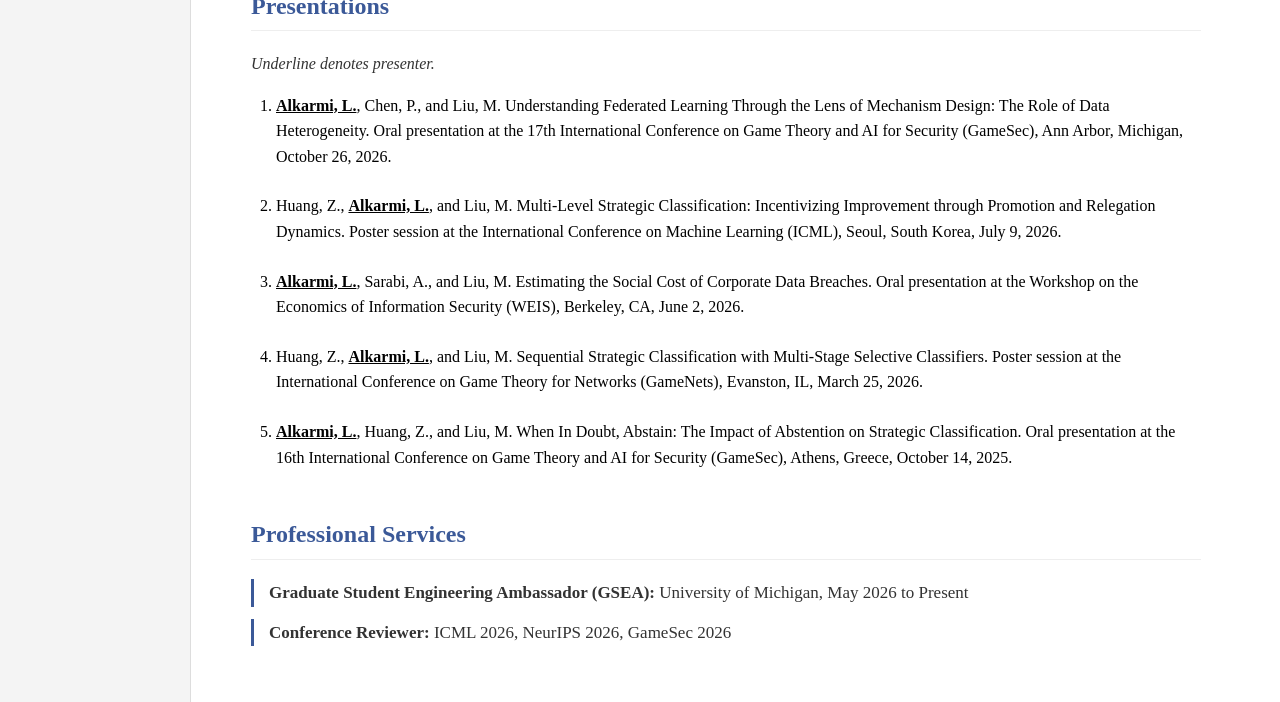
==== commit 177ebfe5: "Update publication details" ====
--- a/index.html
+++ b/index.html
@@ -117,7 +117,7 @@
                             <br>
                             <strong>Lina Alkarmi</strong>, Armin Sarabi, and Mingyan Liu.
                             <br>
-                            <em>Workshop on the Economics of Information Security (WEIS)</em>, 2026.
+                            <em>Workshop on the Economics of Information Security (WEIS)</em>, 2026. Extended version under review at the Journal of Cybersecurity.
                             <div class="pub-links">
                                 <a href="https://arxiv.org/abs/2603.21270" target="_blank">[arXiv]</a>
                                 <details class="bibtex-details">
